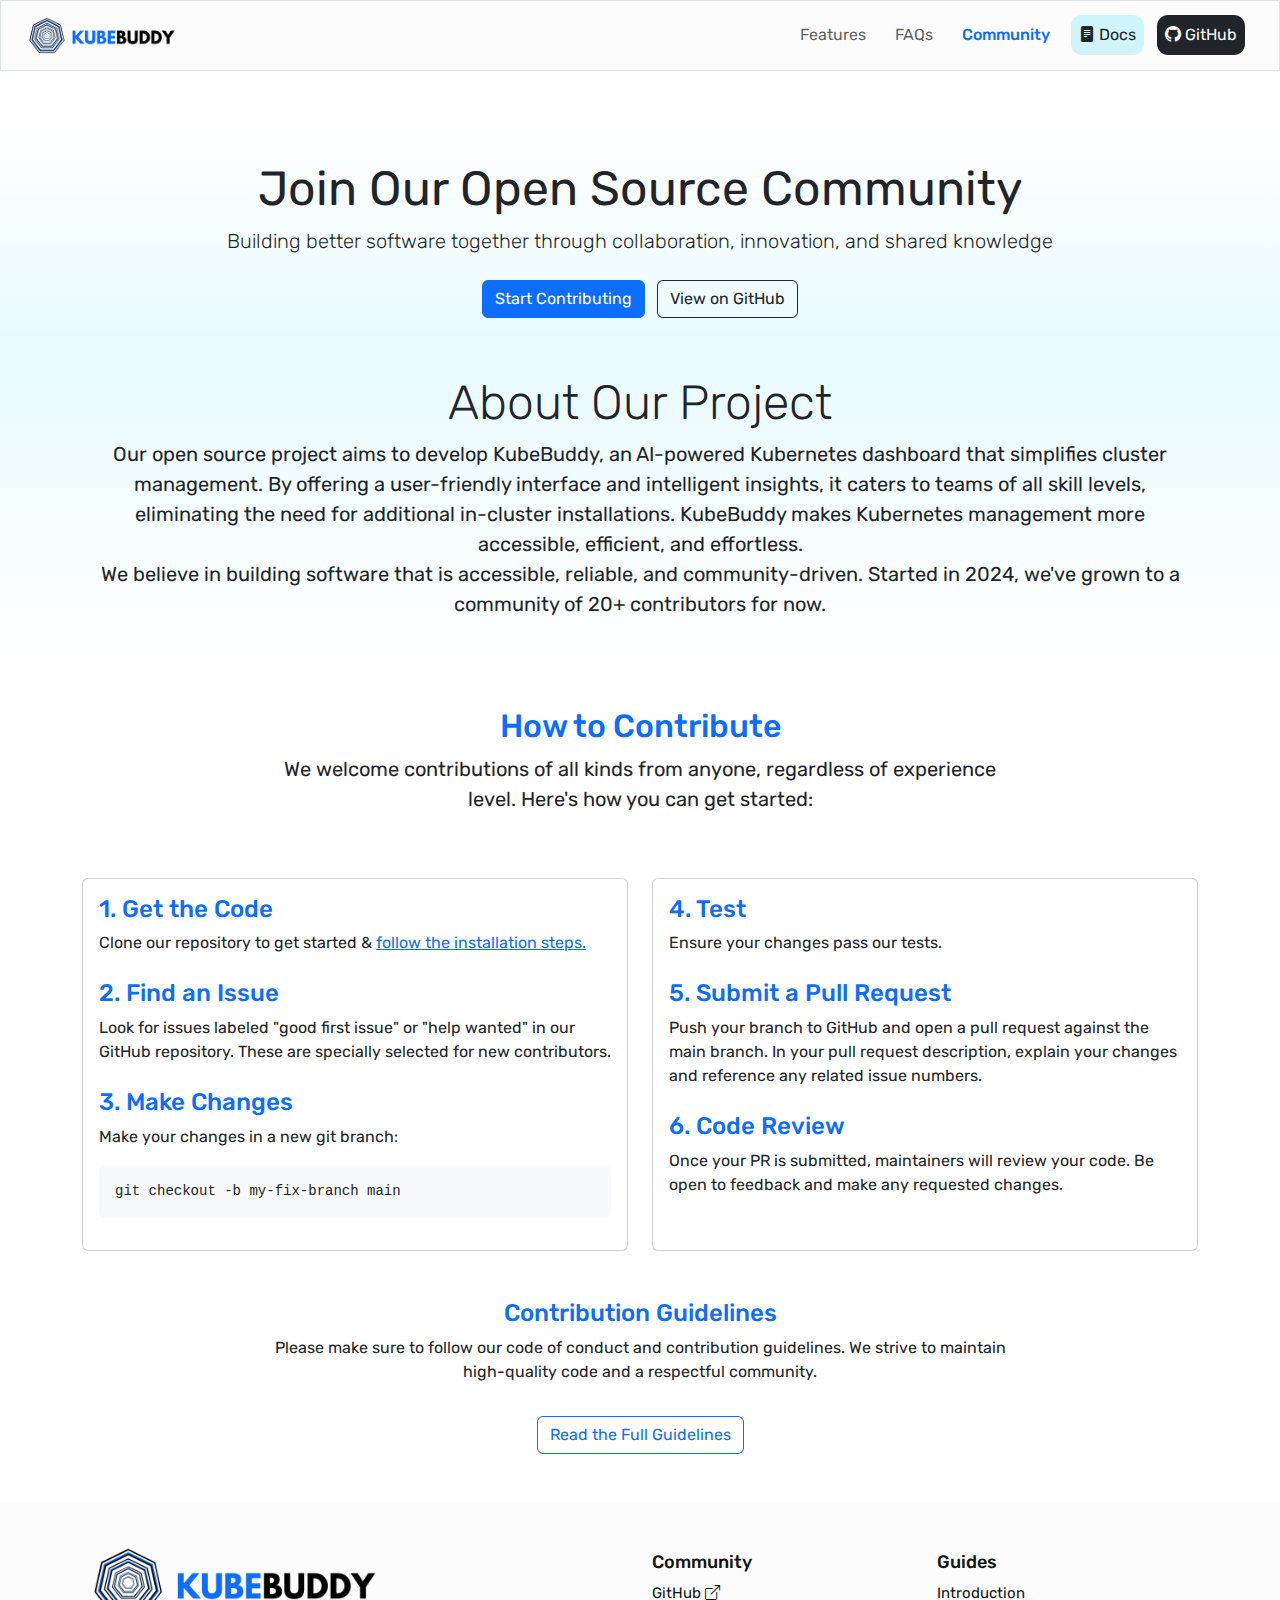
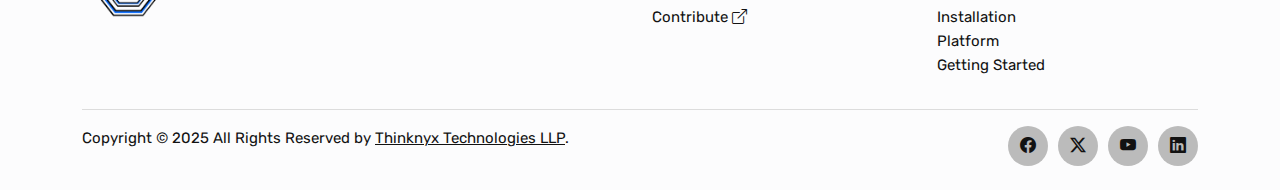
==== community/index.html @ 3a0cb21c "Updated web content." ====
<!DOCTYPE html>
<html lang="en">
<head>
    <meta charset="UTF-8" />
    <meta name="viewport" content="width=device-width, initial-scale=1.0" />
    <meta name="description"
        content="KubeBuddy is an AI-powered Kubernetes dashboard focused on simplicity and accessibility. It offers a clean UI without extra cluster installations and provides AI-driven error checks and suggestions.">
    <meta name="robots" content="index, docs">
    
    <meta property="og:url" content="https://kubebuddy.org/">
    <meta property="og:title" content="KubeBuddy">
    <meta property="og:description"
        content="KubeBuddy is an AI-powered Kubernetes dashboard focused on simplicity and accessibility. It offers a clean UI without extra cluster installations and provides AI-driven error checks and suggestions.">
    <meta property="og:type" content="website">
    <meta property="og:image" content="/KubeBuddy-no-title">
    <meta property="og:image:type" content="image/png">
    <meta property="og:image:width" content="2000">
    <meta property="og:image:height" content="1000">
    <title>KubeBuddy | Community</title>
    
    <!-- Bootstrap CSS -->
    <link href="https://cdn.jsdelivr.net/npm/bootstrap@5.3.0/dist/css/bootstrap.min.css" rel="stylesheet">
    <!-- Bootstrap Icons -->
    <link rel="stylesheet" href="https://cdn.jsdelivr.net/npm/bootstrap-icons@1.11.3/font/bootstrap-icons.css">
    <!-- Custom CSS -->
    <link rel="stylesheet" href="../css/styles.css">
    <!-- Favicon -->
    <link rel="icon" href="../images/kb.png">
    
</head>
<body>
    
    <!-- Navbar -->
    <nav class="navbar navbar-expand-lg fixed-top border">
        <div class="container-fluid">
          <a class="navbar-brand" href="/">
            <img src="../images/logo-hz.png" alt="KubeBuddy" width="165" style="padding-left: .5em ;">
          </a>
          <button class="navbar-toggler" type="button" data-bs-toggle="offcanvas" data-bs-target="#offcanvasNavbar" aria-controls="offcanvasNavbar" aria-label="Toggle navigation">
            <span class="navbar-toggler-icon"></span>
          </button>
          <div class="offcanvas offcanvas-end" tabindex="-1" id="offcanvasNavbar" aria-labelledby="offcanvasNavbarLabel">
            <div class="offcanvas-header">
              <h5 class="offcanvas-title" id="offcanvasNavbarLabel"><span class="text-primary">Kube</span>Buddy</h5>
              <button type="button" class="btn-close" data-bs-dismiss="offcanvas" aria-label="Close"></button>
            </div>
            <div class="offcanvas-body">
              <ul class="navbar-nav justify-content-end flex-grow-1 pe-3">
                <li class="nav-item">
                  <a class="nav-link" href="/features">Features</a>
                </li>
                <li class="nav-item">
                    <a class="nav-link" href="/faqs">FAQs</a>
                </li>
                <li class="nav-item">
                    <a class="nav-link text-primary active fw-medium" href="/community">Community</a>
                </li>
                <li class="nav-item docs bg-info-subtle">
                    <a href="/docs" class="nav-link text-dark">
                        <i class="bi bi-file-text-fill"></i> Docs
                    </a>
                </li>
                <li class="nav-item github">
                    <a href="https://github.com/kubebuddy" target="_blank" class="nav-link text-light">
                        <i class="bi bi-github"></i> GitHub
                    </a>
                </li>
              </ul>
            </div>
          </div>
        </div>
      </nav>

      <!-- Hero Section -->
    <section class="hero-section text-center">
      <div class="container">
          <h1 class="display-5 fw-normal">Join Our Open Source Community</h1>
          <p class="lead text-dark mb-4">Building better software together through collaboration, innovation, and shared knowledge</p>
          <div>
              <a href="https://github.com/kubebuddy" class="btn btn-primary me-2">Start Contributing</a>
              <a href="https://github.com/kubebuddy/kubebuddy" class="btn btn-outline-dark">View on GitHub</a>
          </div>
      </div>
    </section>

    <!-- About Section -->
    <section id="about" class="">
        <div class="container">
            <div class="row">
                <div class="col-lg-12 mx-auto text-center m-4">
                    <h2 class="display-5">About Our Project</h2>
                    <p class="fs-5">Our open source project aims to develop KubeBuddy, an AI-powered Kubernetes dashboard that simplifies cluster management. By offering a user-friendly interface and intelligent insights, it caters to teams of all skill levels, eliminating the need for additional in-cluster installations. KubeBuddy makes Kubernetes management more accessible, efficient, and effortless. 
                      <br> We believe in building software that is accessible, reliable, and community-driven. Started in 2024, we've grown to a community of 20+ contributors for now.</p>
                </div>
            </div>
        </div>
    </section>

    <!-- Contribution Section -->
    <section id="contribute" class="py-5">
        <div class="container">
            <div class="row">
                <div class="col-lg-8 mx-auto text-center mb-5">
                    <h2 class="text-primary">How to Contribute</h2>
                    <p class="fs-5 text-dark">We welcome contributions of all kinds from anyone, regardless of experience level. Here's how you can get started:</p>
                </div>
            </div>
            <div class="row g-4">
                <div class="col-lg-6">
                    <div class="card h-100">
                        <div class="card-body">
                            <h3 class="h4 text-primary">1. Get the Code</h3>
                            <p class="text-dark">Clone our repository to get started & <a href="/docs/#installation"> follow the installation steps.</a></p>

                            <h3 class="h4 text-primary mt-4">2. Find an Issue</h3>
                            <p class="text-dark">Look for issues labeled "good first issue" or "help wanted" in our GitHub repository. These are specially selected for new contributors.</p>
                            <h3 class="h4 text-primary mt-4">3. Make Changes</h3>
                            <p class="text-dark">Make your changes in a new git branch:</p>
                            <pre class="bg-light p-3 rounded"><code>git checkout -b my-fix-branch main</code></pre>
                        </div>
                    </div>
                </div>
                <div class="col-lg-6">
                    <div class="card h-100">
                        <div class="card-body">
                            <h3 class="h4 text-primary">4. Test</h3>
                            <p class="text-dark">Ensure your changes pass our tests.</p>
                            <!-- <pre class="bg-light p-3 rounded"><code>npm test</code></pre> -->
                            <h3 class="h4 text-primary mt-4">5. Submit a Pull Request</h3>
                            <p class="text-dark">Push your branch to GitHub and open a pull request against the main branch. In your pull request description, explain your changes and reference any related issue numbers.</p>
                            <h3 class="h4 text-primary mt-4">6. Code Review</h3>
                            <p class="text-dark">Once your PR is submitted, maintainers will review your code. Be open to feedback and make any requested changes.</p>
                        </div>
                    </div>
                </div>
            </div>
            <div class="row mt-5">
                <div class="col-lg-8 mx-auto text-center">
                    <h3 class="h4 text-primary">Contribution Guidelines</h3>
                    <p class="text-dark">Please make sure to follow our code of conduct and contribution guidelines. We strive to maintain high-quality code and a respectful community.</p>
                    <a href="#" class="btn btn-outline-primary mt-3">Read the Full Guidelines</a>
                </div>
            </div>
        </div>
    </section>

    <!-- Site footer -->
    <footer class="site-footer">
      <div class="container">
        <div class="row">
          <div class="col-sm-12 col-md-6">
            <img src="../images/logo-hz.png" alt="" width="300">
          </div>

          <div class="col-xs-6 col-md-3">
            <h6>Community</h6>
            <ul class="footer-links">
              <li><a href="https://github.com/kubebuddy" target="_blank">GitHub <i class="bi bi-box-arrow-up-right"></i></a></li>
              <li><a href="https://github.com/kubebuddy/kubebuddy" target="_blank">Contribute <i class="bi bi-box-arrow-up-right"></i></a></li>
            </ul>
          </div>

          <div class="col-xs-6 col-md-3">
            <h6>Guides</h6>
            <ul class="footer-links">
              <li><a href="/docs/#introduction">Introduction</a></li>
              <li><a href="/docs/#installation">Installation</a></li>
              <li><a href="/docs/#platform">Platform</a></li>
              <li><a href="/docs/#getting-started">Getting Started</a></li>
            </ul>
          </div>
        </div>
        <hr>
      </div>
      <div class="container">
        <div class="row">
          <div class="col-md-8 col-sm-6 col-xs-12">
            <p class="copyright-text">Copyright &copy; 2025 All Rights Reserved by 
          <a href="https://thinknyx.com">Thinknyx Technologies LLP</a>.
            </p>
          </div>

          <div class="col-md-4 col-sm-6 col-xs-12">
            <ul class="social-icons">
              <li><a class="facebook" href="https://www.facebook.com/thinknyx"><i class="bi bi-facebook"></i></a></li>
              <li><a class="twitter" href="https://x.com/thinknyx"><i class="bi bi-twitter-x"></i></a></li>
              <li><a class="youtube" href="https://www.youtube.com/@thinknyxtechnologies7446"><i class="bi bi-youtube"></i></a></li>
              <li><a class="linkedin" href="https://in.linkedin.com/company/thinknyx-technologies"><i class="bi bi-linkedin"></i></a></li>   
            </ul>
          </div>
        </div>
      </div>
    </footer>

    <!-- Bootstrap JS Bundle (includes Popper) -->
    <script src="https://cdn.jsdelivr.net/npm/bootstrap@5.3.0/dist/js/bootstrap.bundle.min.js"></script>
    <!-- Custom JS -->
    <script src="../js/script.js"></script>
</body>
</html>
---- css/styles.css ----
/* CSS Variables for Colors */
@import url('https://fonts.googleapis.com/css2?family=League+Spartan:wght@100..900&family=Rubik:ital,wght@0,300..900;1,300..900&family=Titillium+Web:ital,wght@0,200;0,300;0,400;0,600;0,700;0,900;1,200;1,300;1,400;1,600;1,700&display=swap');


body {
    font-family: "Rubik", sans-serif;
    margin: 0;
    padding: 0;
    background-color: var(--bs-white);
    color: var(--bs-dark);
    font-size: 1rem;
    height: 100vh;
    
}

.navbar{
    background-color: var(--bs-light-bg-subtle);
    position: fixed;
    /* margin: 1em;
    border-radius: .6em; */
}

.github {
    background-color: var(--bs-dark);
    border-radius: .7em;
}
.docs {
    border-radius: .7em;
}

.nav-item{
    margin: .4em;
}
.nav-item a{
    padding: .5em;
}

li a:hover{
    font-weight: 500;
}

.hero{
    margin-top: 6rem;
    padding: 2rem;
    background: rgb(232,250,255);
    background: linear-gradient(0deg, rgba(232,250,255,1) 0%, rgba(255,255,255,1) 100%);
}


.landing-logo img{
    display: block;
    margin-left: auto;
    margin-right: auto;
    width: 50%;
}

.information {
    text-align: center;
    background: rgb(255,255,255,1); 
    background: linear-gradient(0deg, rgba(255,255,255,1) 0%, rgba(232,250,255) 100%);
}

.hero-all {
  padding: 2rem;
  margin-top: 8rem;
  text-align: center;
  background: rgb(232,250,255);
  background: linear-gradient(0deg, rgba(232,250,255,1) 0%, rgba(255,255,255,1) 100%);
}


.faqs{
  padding: 2rem 3rem;
  margin-bottom: 8rem;
  background: rgb(255,255,255,1); 
  background: linear-gradient(0deg, rgba(255,255,255,1) 0%, rgba(232,250,255) 100%);
}

.information .content{
    padding: .7rem;
}

.information .content p{
    padding-left: 2rem;
    border-left: 4px solid;
}


.video-container {
    display: flex;
    justify-content: center;
    align-items: center;
    height: 100%; 
    margin: 2rem;
}

/* Features */

.fetures-img {
  width: 8rem;
  height: 8rem;
  padding-bottom: 1rem;
}

.feature-card {
  background: white;
  border-radius: 1rem;
  box-shadow: 0 4px 10px rgba(0, 0, 0, 0.1);
  transition: transform 0.2s ease-in-out;
}
.feature-card:hover {
  transform: translateY(-5px);
  background: rgb(232,250,255);
  background: linear-gradient(0deg, rgba(232,250,255,1) 0%, rgba(255,255,255,1) 100%);
}

/* Community */
.hero-section {
  padding: 2rem;
  margin-top: 8rem;
  background: rgb(232,250,255);
  background: linear-gradient(0deg, rgba(232,250,255,1) 0%, rgba(255,255,255,1) 100%);
}

#about, #features-page{
  background: rgb(255,255,255,1); 
  background: linear-gradient(0deg, rgba(255,255,255,1) 0%, rgba(232,250,255) 100%);
}

/* Footer */

.site-footer
{
  background-color: var(--bs-light-bg-subtle);
  padding:45px 0 20px;
  font-size:15px;
  line-height:24px;
  color:#121212;
}
.site-footer hr
{
  border-top-color:#bbb;
  opacity:0.5
}
.site-footer hr.small
{
  margin:20px 0
}
.site-footer h6
{
  font-size: large;
  margin-top:5px;
}
.site-footer a
{
  color:#121212;
}
.site-footer a:hover
{
  color:#3366cc;
  text-decoration:none;
}
.footer-links
{
  padding-left:0;
  list-style:none
}
.footer-links li
{
  display:block
}
.footer-links a
{
  color:#121212;
  text-decoration:none;  
}
.footer-links a:active,.footer-links a:focus,.footer-links a:hover
{
  color:#3366cc;
  text-decoration:none;
}
.footer-links.inline li
{
  display:inline-block
}
.site-footer .social-icons
{
  text-align:right
}
.site-footer .social-icons a
{
  width:40px;
  height:40px;
  line-height:40px;
  margin-left:6px;
  margin-right:0;
  border-radius:100%;
  background-color:#bbb;
}
.copyright-text
{
  margin:0
}
@media (max-width:991px)
{
  .site-footer [class^=col-]
  {
    margin-bottom:30px
  }
}
@media (max-width:767px)
{
  .site-footer
  {
    padding-bottom:0
  }
  .site-footer .copyright-text,.site-footer .social-icons
  {
    text-align:center
  }
}
.social-icons
{
  padding-left:0;
  margin-bottom:0;
  list-style:none
}
.social-icons li
{
  display:inline-block;
  margin-bottom:4px
}
.social-icons li.title
{
  margin-right:15px;
  text-transform:uppercase;
  color:#121212;
  font-weight:700;
  font-size:13px
}
.social-icons a{
  background-color:#eceeef;
  color:#121212;
  font-size:16px;
  display:inline-block;
  line-height:44px;
  width:44px;
  height:44px;
  text-align:center;
  margin-right:8px;
  border-radius:100%;
  -webkit-transition:all .2s linear;
  -o-transition:all .2s linear;
  transition:all .2s linear
}
.social-icons a:active,.social-icons a:focus,.social-icons a:hover
{
  color:#fff;
  background-color:#29aafe
}
.social-icons.size-sm a
{
  line-height:34px;
  height:34px;
  width:34px;
  font-size:14px
}
.social-icons a.facebook:hover
{
  background-color:#3b5998
}
.social-icons a.twitter:hover
{
  background-color:#282829
}
.social-icons a.linkedin:hover
{
  background-color:#007bb6
}
.social-icons a.youtube:hover
{
  background-color:#ff0000
}
@media (max-width:767px)
{
  .social-icons li.title
  {
    display:block;
    margin-right:0;
    font-weight:600
  }
}
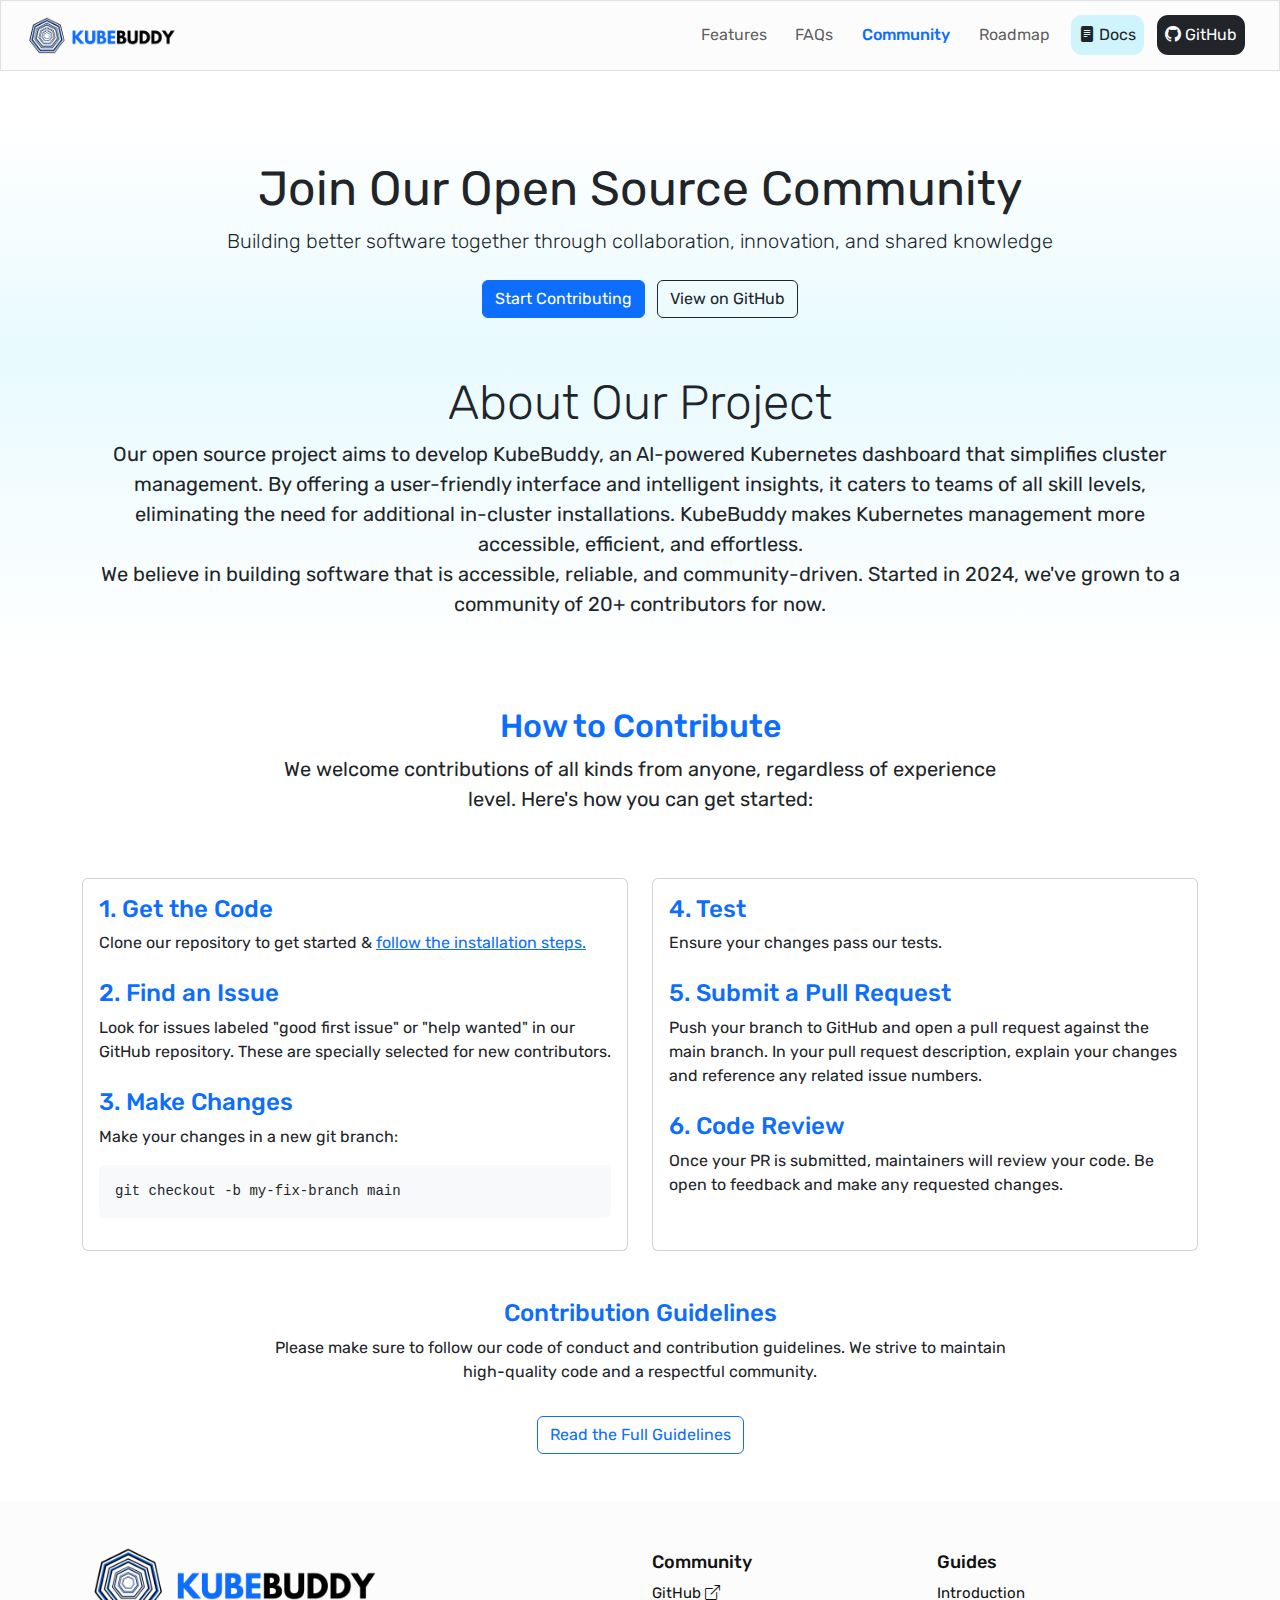
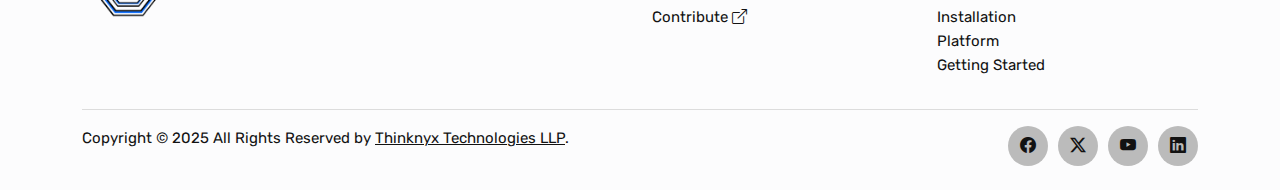
==== commit 8a24d198: "Roadmap added." ====
--- a/community/index.html
+++ b/community/index.html
@@ -55,8 +55,11 @@
                 <li class="nav-item">
                     <a class="nav-link text-primary active fw-medium" href="/community">Community</a>
                 </li>
+                <li class="nav-item">
+                  <a class="nav-link" href="/roadmap">Roadmap</a>
+                </li>
                 <li class="nav-item docs bg-info-subtle">
-                    <a href="/docs" class="nav-link text-dark">
+                    <a href="/documents" class="nav-link text-dark">
                         <i class="bi bi-file-text-fill"></i> Docs
                     </a>
                 </li>
@@ -110,7 +113,7 @@
                     <div class="card h-100">
                         <div class="card-body">
                             <h3 class="h4 text-primary">1. Get the Code</h3>
-                            <p class="text-dark">Clone our repository to get started & <a href="/docs/#installation"> follow the installation steps.</a></p>
+                            <p class="text-dark">Clone our repository to get started & <a href="/documents/#installation"> follow the installation steps.</a></p>
 
                             <h3 class="h4 text-primary mt-4">2. Find an Issue</h3>
                             <p class="text-dark">Look for issues labeled "good first issue" or "help wanted" in our GitHub repository. These are specially selected for new contributors.</p>
@@ -163,10 +166,10 @@
           <div class="col-xs-6 col-md-3">
             <h6>Guides</h6>
             <ul class="footer-links">
-              <li><a href="/docs/#introduction">Introduction</a></li>
-              <li><a href="/docs/#installation">Installation</a></li>
-              <li><a href="/docs/#platform">Platform</a></li>
-              <li><a href="/docs/#getting-started">Getting Started</a></li>
+              <li><a href="/documents/#introduction">Introduction</a></li>
+              <li><a href="/documents/#installation">Installation</a></li>
+              <li><a href="/documents/#platform">Platform</a></li>
+              <li><a href="/documents/#getting-started">Getting Started</a></li>
             </ul>
           </div>
         </div>
